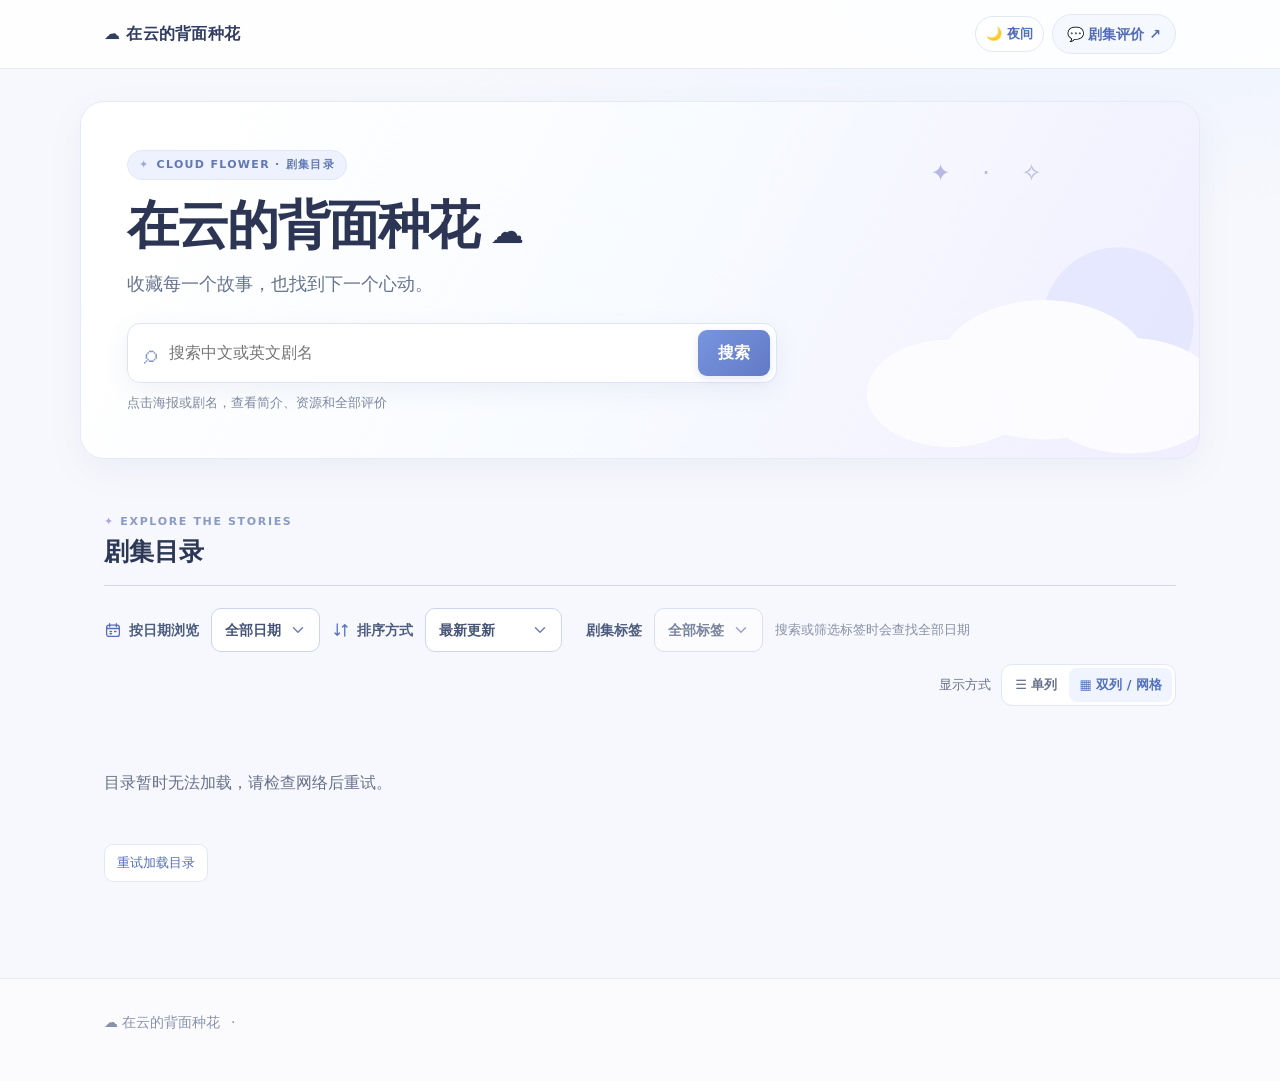
==== site/index.html @ 2466d9e2 "Sync 92 missing dramas: index.html" ====
<!doctype html>
<html lang="zh-CN"><head><meta charset="utf-8"><script src="theme.js"></script><meta name="viewport" content="width=device-width,initial-scale=1"><meta name="description" content="在云的背面种花，剧集资源目录。"><title>在云的背面种花</title><link rel="icon" type="image/svg+xml" href="favicon.svg"><link rel="apple-touch-icon" href="apple-touch-icon.png"><link rel="stylesheet" href="style.css?v=20261123layout"><script>const catalogPreload=document.createElement("link");catalogPreload.rel="preload";catalogPreload.as="fetch";catalogPreload.crossOrigin="anonymous";catalogPreload.href="data.json?v="+Math.floor(Date.now()/30000);document.head.append(catalogPreload);</script><script defer src="likes.js?v=20261121a"></script><script defer src="app.js?v=20261123pwd"></script><style>.date-controls{display:flex;align-items:center;gap:12px;flex-wrap:wrap;margin:0 0 24px}.date-controls label{font-weight:650}.date-controls select{font:inherit;color:var(--text);background:var(--surface);border:1px solid var(--line);border-radius:8px;padding:10px 12px;min-height:44px}.date-controls span{color:var(--muted);font-size:14px}.grid{grid-template-columns:1fr}.card{flex-direction:row}.cover{width:220px;min-width:220px;height:auto}.cover img{height:100%;min-height:240px}@media(max-width:540px){.cover{width:104px;min-width:104px}.cover img{min-height:170px}.cardbody{padding:14px}.card h3{font-size:16px}.links a{padding:8px}.summary{font-size:14px}}.reviews{padding-bottom:64px;scroll-margin-top:24px}.reviews-intro{color:var(--muted);margin:0 0 16px}.review-frame{display:block;width:100%;height:700px;border:1px solid var(--line);border-radius:10px;background:#fff}.review-fallback{font-size:14px;color:var(--muted);margin:12px 0 0}.review-fallback a{color:var(--accent)}@media(max-width:540px){.review-frame{height:680px}}.grid{gap:16px}.card{align-items:flex-start;border-radius:10px;padding:20px;gap:24px}.cover{flex:0 0 190px;width:190px;min-width:0;height:270px;border-radius:6px;background:var(--soft)}.cover img{width:100%;height:100%;min-height:0;object-fit:contain;object-position:center}.cardbody{min-width:0;padding:2px 0;align-self:stretch}.card h3{font-size:20px;line-height:1.45}.summary{font-size:15px;line-height:1.55;display:block;-webkit-line-clamp:unset;overflow:visible;white-space:pre-line;margin-bottom:18px}.links{margin-top:8px}.links a{min-height:44px;padding:10px 13px}@media(max-width:540px){.card{display:flex;flex-direction:column;padding:16px;gap:16px}.cover{width:100%;height:240px;flex:0 0 240px}.cover img{min-height:0}.cardbody{width:100%;padding:0}.card h3{font-size:18px}.summary{font-size:15px}.links a{padding:10px 12px}}
/* Uniform 2:3 poster frames on the catalog, without distorting artwork. */
body #grid .card .cover,body #grid .card .cover.portrait,body #grid[data-view="list"] .card .cover,body #grid[data-view="list"] .card .cover.portrait{position:relative;display:flex;align-items:center;justify-content:center;width:100%;height:auto;aspect-ratio:2 / 3;overflow:hidden;border-radius:10px;background:#eff2fb}
body #grid .card .cover img,body #grid .card .cover.portrait img,body #grid[data-view="list"] .cover.portrait img{position:absolute;inset:0;display:block;width:100%;height:100%;max-width:none;max-height:none;min-height:0;margin:0;object-fit:cover;object-position:center;border-radius:0}
:where(html[data-theme="dark"]) body #grid .card .cover,:where(html[data-theme="dark"]) body #grid .card .cover.portrait{background:#30384e}
@media(max-width:600px){body #grid[data-view="list"] .card .cover,body #grid[data-view="list"] .card .cover.portrait{max-width:190px;margin:0}}
.drama-tag{display:inline-block;border:1px solid var(--line);background:var(--soft);color:var(--accent);border-radius:999px;padding:3px 9px;font-size:13px;line-height:1.45}.card-tags{display:flex;flex-wrap:wrap;gap:5px;margin:0 0 10px}.tag-more{color:var(--muted);font-size:13px;align-self:center}.resource-group{display:inline-flex;align-items:center;flex-wrap:wrap;gap:4px;max-width:100%}.resource-copy{font:inherit;font-size:12px;font-weight:600;color:var(--accent);background:var(--surface);border:1px solid var(--line);border-radius:8px;min-height:36px;padding:7px 9px;cursor:pointer}.resource-copy:hover{background:var(--soft)}.resource-copy:focus-visible{outline:2px solid #2783de;outline-offset:2px}.resource-copy-status{color:var(--muted);font-size:12px;overflow-wrap:anywhere;user-select:text}.resource-copy-status:empty{display:none}</style></head>
<body><header><div class="wrap nav"><a class="brand" href="./">☁️ <span>在云的背面种花</span></a><div class="nav-actions"><button id="theme-toggle" class="theme-toggle" type="button" aria-label="切换日夜模式">🌙 夜间</button><a class="navlink" href="reviews.html">💬 剧集评价 ↗</a></div></div></header><main><section class="hero wrap"><p class="eyebrow">CLOUD FLOWER · 剧集目录</p><h1>在云的背面种花<span>☁️</span></h1><p class="intro">收藏每一个故事，也找到下一个心动。</p><form id="search-form" role="search"><label class="sr-only" for="q">搜索中文或英文剧名</label><div class="search"><span aria-hidden="true">⌕</span><input id="q" type="search" placeholder="搜索中文或英文剧名" autocomplete="off"><button type="submit">搜索</button></div></form><p class="hint">点击海报或剧名，查看简介、资源和全部评价</p></section><section class="wrap listings" aria-label="剧集列表"><div class="sectionhead"><div><p class="eyebrow">EXPLORE THE STORIES</p><h2>剧集目录</h2></div><p id="count" aria-live="polite">正在加载…</p></div><div class="date-controls"><label for="date-filter"><svg class="filter-icon" aria-hidden="true" viewBox="0 0 24 24" fill="none" stroke="currentColor" stroke-width="1.7" stroke-linecap="round" stroke-linejoin="round"><rect x="3.5" y="5.5" width="17" height="15" rx="3"/><path d="M7.5 3.5v4M16.5 3.5v4M3.5 10h17M8 14h2M14 14h2M8 17h2"/></svg>按日期浏览</label><select id="date-filter"><option value="all">全部日期</option></select><span>搜索或筛选标签时会查找全部日期</span></div><div class="view-controls"><span>显示方式</span><div class="view-switch" role="group" aria-label="选择剧集目录显示方式"><button type="button" id="view-list" aria-pressed="false">☰ 单列</button><button type="button" id="view-grid" aria-pressed="false">▦ 双列 / 网格</button></div></div><div id="grid" class="grid"></div><p id="message" role="status" class="message" hidden></p><div class="more"><button id="more" hidden>加载更多</button></div></section></main><footer><div class="wrap">☁️ 在云的背面种花 <span>·</span> <span id="updated"></span></div></footer><button type="button" id="back-to-top" class="back-to-top" aria-label="返回页面顶部" hidden>↑</button><script>const backTop=document.getElementById("back-to-top");function showBackTop(){backTop.hidden=window.scrollY<500}window.addEventListener("scroll",showBackTop,{passive:true});backTop.addEventListener("click",()=>window.scrollTo({top:0,behavior:matchMedia("(prefers-reduced-motion: reduce)").matches?"auto":"smooth"}));showBackTop();</script></body></html>
---- site/style.css ----
:root{color-scheme:light dark;--bg:#faf9f7;--surface:#fff;--text:#2c2c2b;--muted:#686761;--line:#e6e5e3;--accent:#215d8e;--soft:#e5f2fc}*{box-sizing:border-box}body{margin:0;font:16px/1.6 system-ui,-apple-system,'Segoe UI','Noto Sans SC',sans-serif;color:var(--text);background:var(--bg)}a{color:inherit}button,input{font:inherit}.wrap{max-width:1120px;margin:auto;padding-left:24px;padding-right:24px}header{border-bottom:1px solid var(--line);background:var(--surface)}.nav{min-height:72px;display:flex;align-items:center;justify-content:space-between;gap:16px}.brand{font-weight:700;text-decoration:none}.navlink{font-size:14px;text-decoration:none;color:var(--accent);padding:10px 0}.hero{padding-top:64px;padding-bottom:56px}.eyebrow{font-size:13px;font-weight:700;letter-spacing:.14em;color:var(--accent);margin:0 0 10px}h1{font-size:clamp(32px,5vw,52px);letter-spacing:-.035em;line-height:1.15;margin:0}h1 span{font-size:.65em;margin-left:12px}.intro{color:var(--muted);font-size:18px;margin:16px 0 28px}.search{max-width:720px;background:var(--surface);border:1px solid #c8d5dc;border-radius:10px;padding:6px 6px 6px 16px;display:flex;align-items:center;gap:10px}.search>span{font-size:28px;line-height:1;color:var(--muted)}input{min-width:0;flex:1;border:0;background:transparent;color:var(--text);outline:none}button{cursor:pointer}.search button,#more{border:0;border-radius:7px;background:var(--accent);color:white;font-weight:650;padding:10px 20px;min-height:44px}.hint{color:var(--muted);font-size:14px;margin:10px 0 0}.listings{padding-bottom:64px}.sectionhead{display:flex;align-items:end;justify-content:space-between;gap:16px;border-bottom:1px solid var(--line);padding-bottom:18px;margin-bottom:24px}.sectionhead h2{font-size:25px;margin:0;line-height:1.25}.sectionhead .eyebrow{margin-bottom:6px}.sectionhead>p{font-size:14px;color:var(--muted);margin:0}.grid{display:grid;grid-template-columns:repeat(3,minmax(0,1fr));gap:20px}.card{background:var(--surface);border:1px solid var(--line);border-radius:10px;overflow:hidden;display:flex;flex-direction:column}.cover{height:230px;background:var(--soft);overflow:hidden}.cover img{width:100%;height:100%;object-fit:cover;object-position:center 30%;display:block}.cardbody{padding:20px;display:flex;flex-direction:column;flex:1}.date{color:var(--muted);font-size:14px;margin:0 0 8px}.card h3{font-size:18px;line-height:1.4;margin:0 0 12px;overflow-wrap:anywhere}.rating{font-size:14px;color:var(--muted);margin:0 0 12px}.summary{color:var(--muted);font-size:15px;line-height:1.65;white-space:pre-line;display:-webkit-box;-webkit-line-clamp:4;-webkit-box-orient:vertical;overflow:hidden;margin:0 0 16px}.card details{margin-top:auto}.card summary{cursor:pointer;color:var(--accent);font-size:14px}.card details p{white-space:pre-line;font-size:15px}.links{display:flex;gap:8px;flex-wrap:wrap;margin-top:16px}.links a{font-size:14px;text-decoration:none;color:var(--accent);background:var(--soft);padding:8px 11px;border-radius:6px;min-height:40px}.more{text-align:center;margin-top:32px}.message{padding:32px 0;color:var(--muted)}footer{border-top:1px solid var(--line);padding:32px 0 48px;color:var(--muted);font-size:14px}footer p{margin:8px 0}footer span{margin-left:6px}.sr-only{position:absolute;width:1px;height:1px;overflow:hidden;clip:rect(0,0,0,0)}:focus-visible{outline:3px solid #2783de;outline-offset:3px}@media(max-width:800px){.grid{grid-template-columns:repeat(2,minmax(0,1fr))}}@media(max-width:540px){.wrap{padding-left:18px;padding-right:18px}.hero{padding-top:44px;padding-bottom:40px}.grid{grid-template-columns:1fr}.cover{height:250px}.navlink{font-size:14px}.sectionhead{align-items:start}.sectionhead>p{text-align:right}}html[data-theme="dark"]{--bg:#191919;--surface:#202020;--text:#fff;--muted:#bcbab6;--line:#494949;--accent:#8dc3fc;--soft:#263a4a}:where(html[data-theme="dark"]) .search button,:where(html[data-theme="dark"]) #more{background:#286ea9;color:white}:where(html[data-theme="dark"]) .search{border-color:#62717b}

/* Cloudflower: quieter typography, a little color, and review details */
header{background:linear-gradient(110deg,var(--surface) 56%,var(--soft));}
.hero .eyebrow{letter-spacing:.16em}.hero h1{color:var(--text)}
.hero .search{box-shadow:0 4px 18px rgba(30,79,110,.06);border-color:#bfd2df}
.listings .sectionhead{border-color:#cbdce8}
main .card{border-color:#dce6ec;box-shadow:0 2px 12px rgba(27,73,101,.045)}
main .card:hover{border-color:#b8d1e1}
main .card .date{color:#597484;font-weight:600;letter-spacing:.02em}
main .card .rating-live{display:inline-flex;align-self:flex-start;background:#f5f0df;color:#765817;border-radius:6px;padding:4px 9px;font-weight:650;font-size:14px;margin-bottom:14px}
main .card .links a{font-weight:600;transition:background .15s ease}
main .card .links a:hover{background:#cfe6f8}
.card-reviews{border-top:1px solid var(--line);margin-top:20px;padding-top:15px}
.review-head{display:flex;align-items:center;justify-content:space-between;gap:12px;margin-bottom:8px;font-size:14px}
.review-head strong{font-size:15px}.review-link{color:var(--accent);text-decoration:none;white-space:nowrap;min-height:44px;display:inline-flex;align-items:center}.review-link:hover{text-decoration:underline}
.review-snippet{background:#f6f9fb;border:1px solid #e6eff4;border-radius:8px;padding:11px 13px;margin-top:8px}
.review-meta{display:flex;align-items:center;gap:7px 11px;flex-wrap:wrap;color:#687781;font-size:13px}.review-author{font-weight:600}.review-stars{color:#95650f;letter-spacing:.03em}.review-time{margin-left:auto}.review-text{font-size:14px;line-height:1.55;margin:5px 0 0;white-space:pre-wrap;overflow-wrap:anywhere;color:var(--text)}
.review-empty{font-size:14px;color:var(--muted);margin:4px 0 0}
@media(max-width:540px){.review-time{margin-left:0}.review-snippet{padding:10px 12px}.review-head{align-items:center}}
:where(html[data-theme="dark"]) main .card{border-color:#43525b;box-shadow:none}:where(html[data-theme="dark"]) main .card:hover{border-color:#68869b}:where(html[data-theme="dark"]) main .card .date{color:#a5c1d1}:where(html[data-theme="dark"]) main .card .rating-live{background:#493f25;color:#f1d78a}:where(html[data-theme="dark"]) main .card .links a:hover{background:#36566b}:where(html[data-theme="dark"]) .review-snippet{background:#263038;border-color:#354852}:where(html[data-theme="dark"]) .review-meta{color:#bfccd4}:where(html[data-theme="dark"]) .review-stars{color:#f0c670}
@media(prefers-reduced-motion:reduce){main .card .links a{transition:none}}

/* Cloudflower · a quiet, sky-inspired illustrated theme */
:root{--bg:#f7f8fd;--surface:#fff;--text:#252c42;--muted:#68718a;--line:#e2e8f2;--accent:#526fbe;--soft:#eff4ff}
body{background:radial-gradient(ellipse 75% 300px at 85% 0%,#edf3ff 0%,transparent 75%),var(--bg);color:var(--text)}
body header{background:rgba(255,255,255,.9);border-bottom:1px solid #e7eaf5}
body .nav{min-height:68px}
body .brand{letter-spacing:.02em;color:#303c60}
body .navlink{font-weight:650;color:#536db2;border:1px solid #e1e8f8;background:#f6f8ff;padding:8px 14px;border-radius:999px}
body .navlink:hover{background:#edf2ff}
body .hero{position:relative;isolation:isolate;overflow:hidden;margin-top:32px;margin-bottom:54px;padding:48px 46px 44px;border:1px solid #e5e9f8;border-radius:24px;background:linear-gradient(118deg,#fff 8%,#f8fbff 50%,#f0eeff 100%);box-shadow:0 12px 35px rgba(93,112,168,.07)}
body .hero::before{content:'';position:absolute;z-index:-1;right:-36px;bottom:-34px;width:390px;height:260px;opacity:.75;background:radial-gradient(ellipse 84px 54px at 27% 62%,#fff 99%,transparent 100%),radial-gradient(ellipse 106px 70px at 51% 53%,#fff 99%,transparent 100%),radial-gradient(ellipse 92px 58px at 73% 63%,#fff 99%,transparent 100%),radial-gradient(circle 76px at 70% 35%,#e1e5ff 99%,transparent 100%)}
body .hero::after{content:'✦   ·   ✧';position:absolute;z-index:-1;right:13%;top:52px;color:#b9b7e4;font-size:24px;letter-spacing:12px}
body .hero .eyebrow,body .review-page>.eyebrow{display:inline-flex;align-items:center;gap:7px;background:#eef2ff;border:1px solid #e0e7fb;border-radius:999px;padding:5px 11px;color:#6178b4;font-size:11px;letter-spacing:.12em;margin-bottom:16px}
body .hero .eyebrow::before,body .review-page>.eyebrow::before{content:'✦';font-size:11px;color:#9aa9db}
body .hero h1{color:#2c3654;letter-spacing:-.035em}
body .intro{color:#68758f;margin:15px 0 24px}
body .hero .search{max-width:650px;border-color:#dde5f5;border-radius:13px;box-shadow:0 8px 25px rgba(98,117,170,.09)}
body .search>span{color:#899bc9;font-size:26px}
body .search button,body #more,body .submit{background:linear-gradient(135deg,#7795df,#637ac6);color:#fff;border:0;border-radius:9px;box-shadow:0 3px 8px rgba(96,120,191,.17)}
body .search button:hover,body #more:hover,body .submit:hover{background:linear-gradient(135deg,#6789d6,#566dbd)}
body .hint{color:#7d89a1;font-size:13px}
body .sectionhead{border-bottom:1px solid #e3e8f3;margin-bottom:22px}
body .sectionhead h2,body .review-page h1{color:#2d3856}
body .sectionhead .eyebrow{color:#8a9bc3;font-size:11px;letter-spacing:.15em}
body .sectionhead .eyebrow::before{content:'✦ ';color:#b5a5dc}
body .sectionhead>p{color:#8b95ad}
body .date-controls{gap:10px 12px;margin-bottom:22px}
body .date-controls label{font-size:14px;color:#4d5d7d}
body .date-controls select{border-color:#e0e6f2;border-radius:10px;background:#fff;color:#455476;min-height:42px}
body .date-controls span{font-size:13px;color:#8790a5}
body .grid{gap:18px}
body main .card{border:1px solid #e5eaf4;border-radius:18px;padding:20px;gap:24px;background:#fff;box-shadow:0 5px 20px rgba(75,94,145,.055);transition:border-color .2s,box-shadow .2s}
body main .card:hover{border-color:#cbd8f2;box-shadow:0 10px 26px rgba(75,94,145,.09)}
body .card .cover{height:270px;flex:0 0 190px;width:190px;border-radius:11px;background:#f0f3fc}
body .card .cover img{object-fit:contain}
body .card h3{font-size:19px;color:#2d3854;line-height:1.45;margin-bottom:9px}
body main .card .date{color:#92a0bc;font-size:12px;letter-spacing:.04em}
body main .card .rating-live{background:#fff7e7;color:#8b681e;border:1px solid #f7e9c9;border-radius:999px;padding:3px 10px;margin-bottom:12px;font-size:13px}
body .summary{font-size:15px;line-height:1.6;color:#69738b;margin-bottom:15px}
body main .card .links a{background:#f0f4ff;color:#526db0;border:1px solid #e6edfc;border-radius:9px;min-height:40px;padding:8px 12px}
body main .card .links a:hover{background:#e6edff}
body .card-reviews{margin-top:17px;padding-top:14px;border-color:#edf0f7}
body .review-head strong{font-size:14px;color:#586787}
body .review-link{font-size:13px;color:#687fc2}
body .review-snippet{background:#f8f9fe;border-color:#f0f1f8;border-radius:10px}
body .review-author,body .review-meta{color:#7c88a0}
body .review-text{color:#58647c}
body .review-page{padding-top:42px}
body .review-page .back{display:table;color:#6c82bc}
body .review-page .lead{color:#758098}
body .review-page .panel,body .review-page .review-card{background:#fff;border:1px solid #e5eaf4;border-radius:17px;box-shadow:0 5px 20px rgba(75,94,145,.055)}
body .review-page .panel h2,body .review-page .section-title h2{color:#34415e}
body .review-page .panel h2::after,body .review-page .section-title h2::after{content:' ✧';color:#b4a8db;font-weight:400}
body .review-page .control{background:#f9faff;border-color:#e1e7f2;border-radius:10px}
body .review-page .combo-menu{border-color:#e2e8f4;box-shadow:0 12px 28px rgba(65,82,132,.14)}
body .review-page .combo-option:hover,body .review-page .combo-option.active{background:#eff3ff}
body footer{border-color:#e5eaf3;background:rgba(255,255,255,.5);color:#8792aa}
@media(max-width:540px){
  body .nav{min-height:64px}body .navlink{padding:7px 11px}
  body .hero{margin:20px 18px 36px;padding:32px 22px 30px;border-radius:19px}
  body .hero::before{right:-125px;bottom:-60px;opacity:.58;transform:scale(.75)}
  body .hero::after{right:12px;top:20px;font-size:17px;letter-spacing:5px}
  body .hero h1{font-size:31px}body .intro{font-size:16px}
  body .sectionhead{margin-bottom:18px}body .grid{gap:14px}
  body .date-controls{display:grid;grid-template-columns:max-content minmax(0,1fr);gap:8px 12px}body .date-controls select{width:100%}body .date-controls span{grid-column:1 / -1}
  body main .card{padding:15px;gap:15px;border-radius:15px}
  body .card .cover{width:100%;height:240px;flex:0 0 240px}
  body .card h3{font-size:17px}body .summary{font-size:14px;line-height:1.55}
  body .review-page{padding-top:24px}body .review-page .panel,body .review-page .review-card{border-radius:15px}
}
html[data-theme="dark"]{--bg:#191d2b;--surface:#252b3b;--text:#edf1fa;--muted:#b0b8ca;--line:#3b4356;--accent:#b2c4ff;--soft:#333c54}:where(html[data-theme="dark"]) body{background:radial-gradient(ellipse 75% 300px at 85% 0%,#2b3350 0%,transparent 75%),var(--bg)}:where(html[data-theme="dark"]) body header{background:#242a3b;border-color:#394056}:where(html[data-theme="dark"]) body .brand,:where(html[data-theme="dark"]) body .sectionhead h2,:where(html[data-theme="dark"]) body .review-page h1,:where(html[data-theme="dark"]) body .review-page .panel h2,:where(html[data-theme="dark"]) body .review-page .section-title h2,:where(html[data-theme="dark"]) body .card h3{color:#edf1fa}:where(html[data-theme="dark"]) body .navlink{background:#303951;border-color:#414e6b;color:#c5d3ff}:where(html[data-theme="dark"]) body .navlink:hover{background:#394765}:where(html[data-theme="dark"]) body .hero{background:linear-gradient(118deg,#292f43,#30334c);border-color:#424a65;box-shadow:none}:where(html[data-theme="dark"]) body .hero::before{opacity:.1}:where(html[data-theme="dark"]) body .hero h1{color:#f2f4ff}:where(html[data-theme="dark"]) body .hero .eyebrow,:where(html[data-theme="dark"]) body .review-page>.eyebrow{background:#38415a;border-color:#4a5674;color:#c4d0f6}:where(html[data-theme="dark"]) body .hero .search,:where(html[data-theme="dark"]) body .date-controls select{background:#252b3b;border-color:#4c5770;color:#edf1fa}:where(html[data-theme="dark"]) body .intro,:where(html[data-theme="dark"]) body .hint,:where(html[data-theme="dark"]) body .summary,:where(html[data-theme="dark"]) body .review-page .lead{color:#b5bfd2}:where(html[data-theme="dark"]) body .sectionhead,:where(html[data-theme="dark"]) body footer{border-color:#414a5e}:where(html[data-theme="dark"]) body .date-controls label{color:#d0daed}:where(html[data-theme="dark"]) body main .card,:where(html[data-theme="dark"]) body .review-page .panel,:where(html[data-theme="dark"]) body .review-page .review-card{background:#252b3b;border-color:#3b455b;box-shadow:none}:where(html[data-theme="dark"]) body main .card:hover{border-color:#657493}:where(html[data-theme="dark"]) body .card .cover{background:#30384e}:where(html[data-theme="dark"]) body main .card .rating-live{background:#4b402a;color:#f0d28e;border-color:#665737}:where(html[data-theme="dark"]) body main .card .links a{background:#34415d;border-color:#425171;color:#c3d3ff}:where(html[data-theme="dark"]) body main .card .links a:hover{background:#40516f}:where(html[data-theme="dark"]) body .review-snippet{background:#30384a;border-color:#3d475c}:where(html[data-theme="dark"]) body .review-text,:where(html[data-theme="dark"]) body .review-head strong{color:#d3dbea}:where(html[data-theme="dark"]) body .review-page .control{background:#202637;border-color:#46516a}:where(html[data-theme="dark"]) body footer{background:#202535}

@media(prefers-reduced-motion:reduce){body main .card,body main .card .links a{transition:none}}

/* 点击剧名查看本剧评价 */
.drama-title-link{color:inherit;text-decoration:none}.drama-title-link:hover{text-decoration:underline;text-decoration-color:#a4b5df;text-underline-offset:4px}


/* Cloudflower poster library */
body #grid.grid{display:grid;grid-template-columns:repeat(4,minmax(0,1fr));align-items:start;gap:20px}
body #grid .card{display:flex;flex-direction:column;gap:0;padding:10px;border-radius:17px;min-width:0}
body #grid .poster-link{display:block;width:100%;border-radius:10px;text-decoration:none}
body #grid .card .cover{display:flex;align-items:center;justify-content:center;flex:none;width:100%;height:auto;min-width:0;aspect-ratio:2/3;border-radius:10px;overflow:hidden;background:#eff2fb}
body #grid .cover img{width:100%;height:100%;min-height:0;object-fit:contain;object-position:center}
body #grid .poster-empty{color:#94a3c4;font-size:13px}
body #grid .cardbody{padding:13px 4px 4px;width:100%;min-width:0}
body #grid .card .date{margin:0 0 5px;font-size:11px}
body #grid .card h3{font-size:15px;line-height:1.45;margin:0 0 8px;overflow-wrap:anywhere}
body #grid .card .rating-live{font-size:12px;margin:0 0 3px;padding:2px 8px}
body #grid .card-reviews{margin-top:11px;padding-top:9px}
body #grid .review-head{align-items:center;margin-bottom:4px;gap:5px}
body #grid .review-head strong{font-size:12px}
body #grid .review-link{font-size:11px;min-height:32px}
body #grid .review-snippet{padding:8px;margin-top:6px}
body #grid .review-meta{gap:3px 7px;font-size:11px}
body #grid .review-time{margin-left:0}
body #grid .review-text{font-size:12px;line-height:1.45;display:-webkit-box;-webkit-box-orient:vertical;-webkit-line-clamp:2;overflow:hidden;white-space:pre-wrap;overflow-wrap:anywhere}
body #grid .review-empty{font-size:12px;line-height:1.5;margin:10px 0 0}
.back-to-top{position:fixed;right:22px;bottom:22px;z-index:10;width:44px;height:44px;border:1px solid #dce5f6;border-radius:50%;background:#fff;color:#637ec4;font-size:23px;line-height:1;box-shadow:0 5px 18px rgba(75,94,145,.15)}
.back-to-top[hidden]{display:none}.back-to-top:hover{background:#eff3ff}
@media(max-width:900px){body #grid.grid{grid-template-columns:repeat(3,minmax(0,1fr));gap:15px}}
@media(max-width:600px){body #grid.grid{grid-template-columns:repeat(2,minmax(0,1fr));gap:12px}body #grid .card{padding:8px;border-radius:14px}body #grid .cardbody{padding:10px 3px 3px}body #grid .card h3{font-size:14px;line-height:1.42}body #grid .review-head{align-items:flex-start;flex-direction:column;gap:0}body #grid .review-link{min-height:28px}body #grid .card .rating-live{font-size:11px}.back-to-top{right:14px;bottom:16px}}
:where(html[data-theme="dark"]) body #grid .card .cover{background:#30384e}:where(html[data-theme="dark"]) .back-to-top{background:#293247;color:#c4d3ff;border-color:#465470}:where(html[data-theme="dark"]) .back-to-top:hover{background:#36425c}

/* Loading and accessibility refinements */
.inline-retry{min-height:38px;padding:7px 12px;border:1px solid var(--line);border-radius:9px;background:var(--surface);color:var(--accent);font:inherit;font-size:13px;cursor:pointer}
.inline-retry[hidden]{display:none}.inline-retry:disabled{opacity:.55;cursor:wait}.inline-retry:hover:not(:disabled){background:var(--soft)}
.poster-link:focus-visible,.drama-title-link:focus-visible,.inline-retry:focus-visible,.back-to-top:focus-visible{outline:3px solid #7896e4;outline-offset:3px}
@media(max-width:600px){body .date-controls .inline-retry{grid-column:1 / -1;justify-self:start}body #grid .card h3{word-break:normal;overflow-wrap:anywhere}body #grid .review-meta{line-height:1.5}}

/* Likes */
.like-button{display:inline-flex;align-items:center;gap:5px;min-height:36px;margin:6px 0 9px;padding:5px 10px;border:1px solid #e0e6f7;border-radius:10px;background:#f6f7ff;color:#6277b3;font:inherit;font-weight:600;font-size:13px;line-height:1.2;cursor:pointer}
.like-button:hover:not(:disabled){background:#edf1ff;border-color:#bdcbea}.like-button:focus-visible{outline:3px solid #7896e4;outline-offset:2px}.like-button[aria-pressed=true]{color:#be6f91;background:#fff4f8;border-color:#f3dce8}.like-button:disabled{cursor:default;opacity:.85}
.review-snippet .like-button{min-height:30px;padding:4px 8px;margin:5px 0 0;font-size:11px}.review-card .like-button{margin:10px 0 0}
:where(html[data-theme="dark"]) .like-button{background:#303951;border-color:#465470;color:#c3d3ff}:where(html[data-theme="dark"]) .like-button[aria-pressed=true]{background:#54384a;border-color:#745263;color:#f2b7cf}

.like-privacy{max-width:1070px;margin:0 auto;padding:0 18px 16px;color:var(--muted);font-size:12px;line-height:1.6}

/* Compact controls and explicit theme selection */
:root{color-scheme:light}html[data-theme="dark"]{color-scheme:dark}
.nav-actions{display:flex;align-items:center;gap:8px;flex-shrink:0}.theme-toggle{border:1px solid var(--line);border-radius:999px;background:var(--surface);color:var(--accent);font-size:13px;font-weight:600;padding:7px 10px;min-height:36px;white-space:nowrap}.theme-toggle:hover{background:var(--soft)}
.like-button{align-self:flex-start;min-height:30px;padding:4px 7px;gap:3px;margin:3px 0 6px;border-radius:8px;font-size:12px;position:relative}.like-button::after{content:"";position:absolute;inset:-5px}.review-snippet .like-button{min-height:27px;padding:3px 6px;margin:4px 0 0;font-size:11px}.review-card .like-button{margin:8px 0 0}
@media(max-width:400px){body .nav{gap:5px}.nav-actions{gap:5px}.theme-toggle{font-size:12px;padding:6px 8px;min-height:34px}body .navlink{font-size:12px;padding:7px 8px}body .brand{font-size:14px}}
@media(max-width:360px){body .brand{font-size:12px;white-space:nowrap}.nav-actions{gap:3px}.theme-toggle{padding:6px}.hero .search input{font-size:13px}.hero .search button{padding-left:12px;padding-right:12px}}

/* Equal-height cards and a restrained bilingual hierarchy. */
body #grid.grid{align-items:stretch}
body #grid .card{height:100%}
body #grid .card h3{margin:0 0 8px}
body #grid .drama-title-link{display:block;text-decoration:none}
body #grid .title-main,body #grid .title-en{display:-webkit-box;-webkit-box-orient:vertical;-webkit-line-clamp:2;overflow:hidden;overflow-wrap:anywhere}
body #grid .title-main{font-size:18px;line-height:1.4;height:2.8em;font-weight:750;color:var(--text)}
body #grid .title-en{font-family:system-ui,-apple-system,'Segoe UI',sans-serif;font-style:italic;font-weight:400;font-size:12px;line-height:1.35;height:2.7em;margin-top:3px;color:#7483a5}
body #grid .card-summary{font-size:13px;line-height:1.5;height:3em;margin:0 0 8px;color:var(--muted);display:-webkit-box;-webkit-box-orient:vertical;-webkit-line-clamp:2;overflow:hidden;overflow-wrap:anywhere}
body #grid .card-stats{display:flex;align-items:center;flex-wrap:wrap;gap:4px 7px;min-height:34px}
body #grid .card-stats .like-button,body #grid .card-stats .rating-live{margin:0}
.catalog-status{display:block;color:var(--muted);font-size:14px;margin:8px 0}
@media(max-width:600px){body #grid .title-main{font-size:17px}body #grid .title-en{font-size:11px}body #grid .card-summary{font-size:12px}}
:where(html[data-theme="dark"]) body #grid .title-en{color:#afbddb}

/* Selectable catalog layouts; portrait art is rounded without cropping. */
.view-controls{display:flex;align-items:center;justify-content:flex-end;gap:10px;margin:-10px 0 16px;color:var(--muted);font-size:13px}
.view-switch{display:inline-flex;padding:3px;border:1px solid var(--line);border-radius:11px;background:var(--surface);gap:2px}
.view-switch button{border:0;border-radius:8px;background:transparent;color:var(--muted);font:600 13px system-ui,sans-serif;padding:6px 10px;min-height:34px;cursor:pointer}
.view-switch button[aria-pressed="true"]{background:var(--soft);color:var(--accent)}
.view-switch button:focus-visible{outline:3px solid #7896e4;outline-offset:2px}
body #grid .card .cover.portrait{display:block;background:transparent;height:auto;aspect-ratio:auto;overflow:visible}
body #grid .cover.portrait img{display:block;width:100%;height:auto;max-width:100%;max-height:none;min-height:0;border-radius:11px}
body #grid .card-links{display:none}
body #grid.grid[data-view="list"]{grid-template-columns:minmax(0,1fr);gap:16px}
body #grid[data-view="list"] .card{flex-direction:row;gap:22px;padding:18px;align-items:flex-start}
body #grid[data-view="list"] .poster-link{flex:0 0 200px;width:200px}
body #grid[data-view="list"] .card .cover{width:100%;height:300px;aspect-ratio:auto}
body #grid[data-view="list"] .card .cover.portrait{height:auto;aspect-ratio:auto}
body #grid[data-view="list"] .cardbody{padding:0;flex:1}
body #grid[data-view="list"] .title-main,body #grid[data-view="list"] .title-en{height:auto;display:block;overflow:visible}
body #grid[data-view="list"] .title-main{font-size:20px}
body #grid[data-view="list"] .title-en{font-size:13px;margin-top:5px}
body #grid[data-view="list"] .card-summary{font-size:14px;height:auto;-webkit-line-clamp:3;line-height:1.55;margin:9px 0}
body #grid[data-view="list"] .card-links{display:flex;flex-wrap:wrap;gap:7px;margin:10px 0 0}
body #grid[data-view="list"] .card-links a{color:var(--accent);background:var(--soft);padding:7px 10px;border-radius:8px;font-size:13px;font-weight:600;text-decoration:none;min-height:36px}
body #grid[data-view="list"] .review-head{flex-direction:row;align-items:center}
@media(max-width:600px){
 .view-controls{justify-content:space-between;margin:0 0 16px}
 body #grid[data-view="list"] .card{flex-direction:column;gap:0;padding:15px}
 body #grid[data-view="list"] .poster-link{width:100%;flex:none}
 body #grid[data-view="list"] .card .cover{height:320px;max-width:280px;margin:auto}
 body #grid[data-view="list"] .card .cover.portrait{height:auto;max-width:none}
 body #grid[data-view="list"] .cardbody{padding:14px 2px 2px}
 body #grid[data-view="list"] .title-main{font-size:19px}
 body #grid[data-view="list"] .card-summary{font-size:14px}
}
:where(html[data-theme="dark"]) body #grid .card .cover.portrait{background:transparent}

/* Keep the English subtitle directly beneath the Chinese title. */
body #grid .title-main,body #grid .title-en{height:auto}
body #grid .title-en{margin-top:2px}
body #grid .card h3{min-height:86px}
body #grid[data-view="list"] .card h3{min-height:0}
body #grid[data-view="list"] .title-en{margin-top:2px}
@media(max-width:600px){body #grid .card h3{min-height:81px}body #grid[data-view="list"] .card h3{min-height:0}}

/* Refined catalog filters and smaller mobile posters. */
body .date-controls label{display:inline-flex;align-items:center;gap:7px;white-space:nowrap}
body .date-controls .filter-icon{width:18px;height:18px;flex:none;color:var(--accent)}
body .date-controls select{appearance:none;-webkit-appearance:none;min-height:44px;padding:9px 38px 9px 13px;font-size:14px;font-weight:600;line-height:1.4;border:1px solid #cbd6ec;border-radius:10px;background-color:var(--surface);background-image:url("data:image/svg+xml,%3Csvg xmlns='http://www.w3.org/2000/svg' width='18' height='18' viewBox='0 0 24 24' fill='none' stroke='%237082b7' stroke-width='2' stroke-linecap='round' stroke-linejoin='round'%3E%3Cpath d='m6 9 6 6 6-6'/%3E%3C/svg%3E");background-repeat:no-repeat;background-position:right 12px center;cursor:pointer}
body .date-controls select:hover{border-color:#9daed5}
body .date-controls select:focus-visible{outline:3px solid #7896e4;outline-offset:2px}
@media(max-width:600px){
 body #grid[data-view="list"] .card{width:min(300px,100%);height:auto;justify-self:center}
 body #grid[data-view="list"] .poster-link{width:min(190px,100%);align-self:center}
 body #grid[data-view="list"] .card .cover{width:100%;height:260px;max-width:190px}
 body #grid[data-view="list"] .card .cover.portrait{width:100%;height:auto;max-width:190px}
 body #grid[data-view="list"] .cover.portrait img{width:auto;max-width:100%;max-height:285px;margin:auto;object-fit:contain}
}

/* Full-width, compact mobile list cards. */
@media(max-width:600px){
 body #grid[data-view="list"] .card{display:grid;grid-template-columns:minmax(0,54%) minmax(0,1fr);column-gap:12px;row-gap:7px;width:100%;height:auto;align-content:start;align-items:start;justify-self:stretch}
 body #grid[data-view="list"] .poster-link{grid-column:1;grid-row:1 / 6;width:100%;align-self:start}
 body #grid[data-view="list"] .card .cover,body #grid[data-view="list"] .card .cover.portrait{width:100%;max-width:190px;margin:0}
 body #grid[data-view="list"] .cover.portrait img{width:auto;max-width:100%;max-height:285px;margin:0 auto}
 body #grid[data-view="list"] .cardbody{display:contents}
 body #grid[data-view="list"] .cardbody > .date{grid-column:2;grid-row:1;margin:0}
 body #grid[data-view="list"] .cardbody > h3{grid-column:2;grid-row:2;min-width:0;margin:0}
 body #grid[data-view="list"] .cardbody > .card-summary{grid-column:2;grid-row:3;min-width:0;margin:0}
 body #grid[data-view="list"] .cardbody > .card-stats{grid-column:2;grid-row:4;min-width:0;min-height:0}
 body #grid[data-view="list"] .cardbody > .card-links{grid-column:2;grid-row:5;margin:0}
 body #grid[data-view="list"] .cardbody > .card-reviews,body #grid[data-view="list"] .cardbody > .review-empty{grid-column:1 / -1;grid-row:6;margin-top:4px}
 body #grid[data-view="list"] .card-reviews{padding-top:10px}
 body #grid[data-view="list"] .title-main{font-size:17px}
 body #grid[data-view="list"] .card-summary{font-size:13px;line-height:1.5}
}
/* Consistent uncropped poster frames across catalogue views. */
body #grid .card .cover,body #grid .card .cover.portrait,body #grid[data-view="list"] .card .cover,body #grid[data-view="list"] .card .cover.portrait{display:flex;align-items:center;justify-content:center;width:100%;height:auto;aspect-ratio:2/3;overflow:hidden;background:var(--soft)}
body #grid .cover img,body #grid .cover.portrait img,body #grid[data-view="list"] .cover.portrait img{display:block;width:100%;height:100%;max-width:100%;max-height:100%;margin:0;object-fit:contain;object-position:center;border-radius:0}
/* Align each row of cards by content, without hiding long tag lists. */
@supports (grid-template-rows:subgrid){
 body #grid.grid[data-view="grid"]{row-gap:0}
 body #grid[data-view="grid"] .card{display:grid;grid-template-columns:minmax(0,1fr);grid-template-rows:subgrid;grid-row:span 7;row-gap:0;height:auto;margin-bottom:20px}
 body #grid[data-view="grid"] .cardbody{display:contents}
 body #grid[data-view="grid"] .poster-link{grid-row:1;align-self:start}
 body #grid[data-view="grid"] .cardbody>.date{grid-row:2;margin:13px 4px 5px}
 body #grid[data-view="grid"] .cardbody>h3{grid-row:3;min-height:0;margin:0 4px 10px;align-self:start}
 body #grid[data-view="grid"] .cardbody>.card-tags{grid-row:4;align-self:start;margin:0 4px 10px}
 body #grid[data-view="grid"] .cardbody>.card-summary{grid-row:5;margin:0 4px 8px}
 body #grid[data-view="grid"] .cardbody>.card-stats{grid-row:6;margin:0 4px}
 body #grid[data-view="grid"] .cardbody>.card-reviews,body #grid[data-view="grid"] .cardbody>.review-empty{grid-row:7;margin-left:4px;margin-right:4px;align-self:start}
 @media(max-width:900px){body #grid[data-view="grid"] .card{margin-bottom:15px}}
 @media(max-width:600px){body #grid[data-view="grid"] .card{margin-bottom:12px}body #grid[data-view="grid"] .cardbody>.date{margin-top:10px}}
}
/* Keep tags between title and summary in compact mobile list cards. */
@media(max-width:600px){
 body #grid[data-view="list"] .poster-link{grid-row:1 / 7}
 body #grid[data-view="list"] .cardbody>.card-tags{grid-column:2;grid-row:3;margin:0;min-width:0}
 body #grid[data-view="list"] .cardbody>.card-summary{grid-row:4}
 body #grid[data-view="list"] .cardbody>.card-stats{grid-row:5}
 body #grid[data-view="list"] .cardbody>.card-links{grid-row:6}
 body #grid[data-view="list"] .cardbody>.card-reviews,body #grid[data-view="list"] .cardbody>.review-empty{grid-row:7}
}
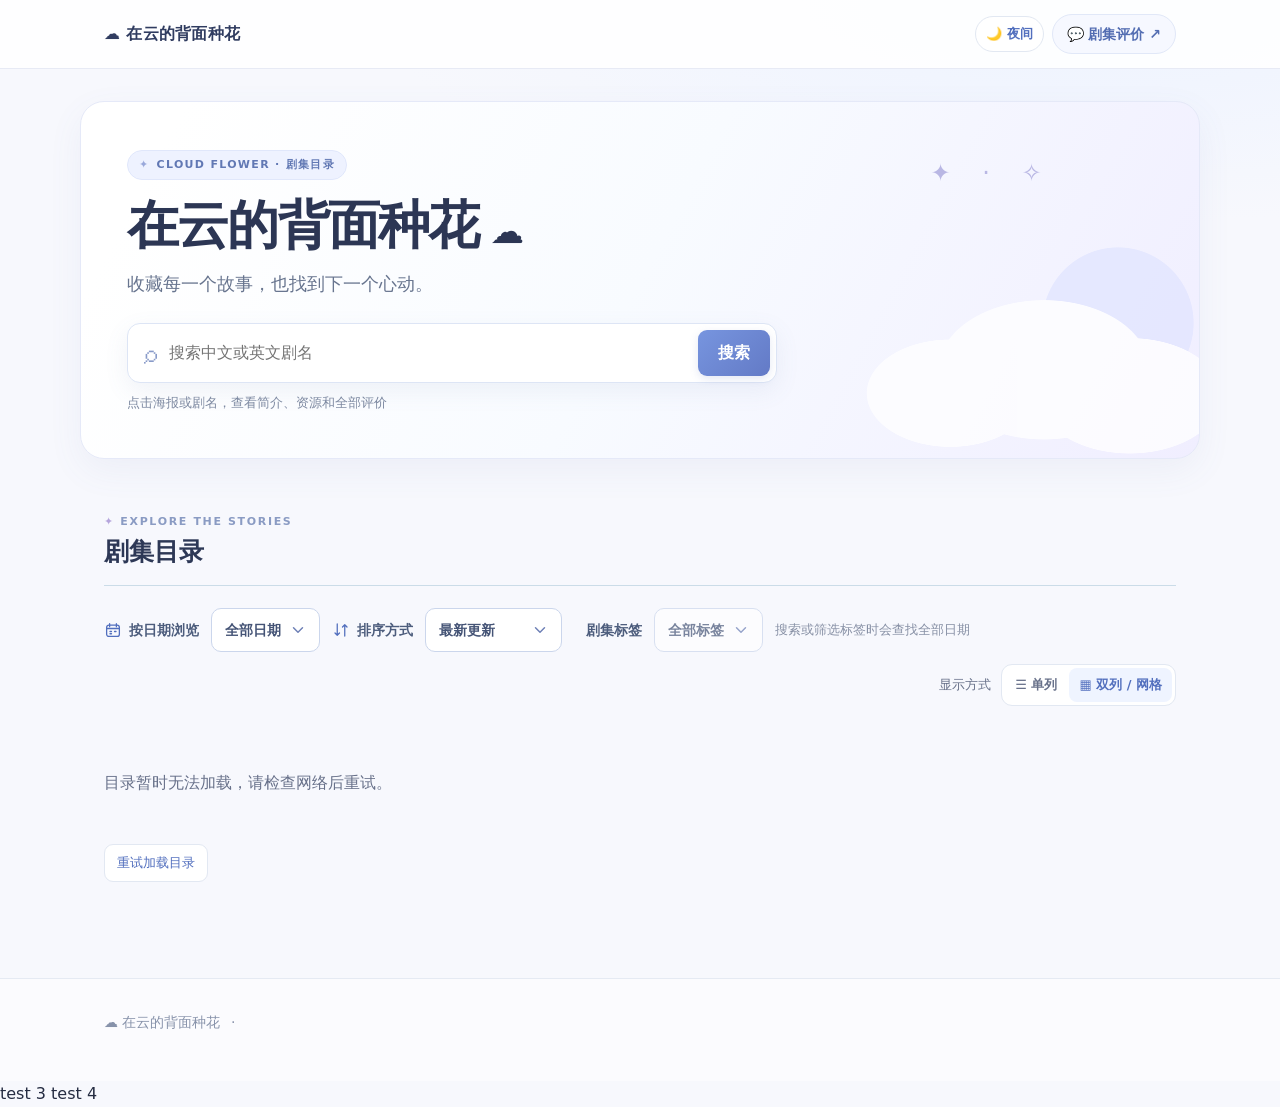
==== commit e4de4265: "Sync 92 missing dramas: index.html" ====
--- a/site/index.html
+++ b/site/index.html
@@ -8,3 +8,5 @@
 .drama-tag{display:inline-block;border:1px solid var(--line);background:var(--soft);color:var(--accent);border-radius:999px;padding:3px 9px;font-size:13px;line-height:1.45}.card-tags{display:flex;flex-wrap:wrap;gap:5px;margin:0 0 10px}.tag-more{color:var(--muted);font-size:13px;align-self:center}.resource-group{display:inline-flex;align-items:center;flex-wrap:wrap;gap:4px;max-width:100%}.resource-copy{font:inherit;font-size:12px;font-weight:600;color:var(--accent);background:var(--surface);border:1px solid var(--line);border-radius:8px;min-height:36px;padding:7px 9px;cursor:pointer}.resource-copy:hover{background:var(--soft)}.resource-copy:focus-visible{outline:2px solid #2783de;outline-offset:2px}.resource-copy-status{color:var(--muted);font-size:12px;overflow-wrap:anywhere;user-select:text}.resource-copy-status:empty{display:none}</style></head>
 <body><header><div class="wrap nav"><a class="brand" href="./">☁️ <span>在云的背面种花</span></a><div class="nav-actions"><button id="theme-toggle" class="theme-toggle" type="button" aria-label="切换日夜模式">🌙 夜间</button><a class="navlink" href="reviews.html">💬 剧集评价 ↗</a></div></div></header><main><section class="hero wrap"><p class="eyebrow">CLOUD FLOWER · 剧集目录</p><h1>在云的背面种花<span>☁️</span></h1><p class="intro">收藏每一个故事，也找到下一个心动。</p><form id="search-form" role="search"><label class="sr-only" for="q">搜索中文或英文剧名</label><div class="search"><span aria-hidden="true">⌕</span><input id="q" type="search" placeholder="搜索中文或英文剧名" autocomplete="off"><button type="submit">搜索</button></div></form><p class="hint">点击海报或剧名，查看简介、资源和全部评价</p></section><section class="wrap listings" aria-label="剧集列表"><div class="sectionhead"><div><p class="eyebrow">EXPLORE THE STORIES</p><h2>剧集目录</h2></div><p id="count" aria-live="polite">正在加载…</p></div><div class="date-controls"><label for="date-filter"><svg class="filter-icon" aria-hidden="true" viewBox="0 0 24 24" fill="none" stroke="currentColor" stroke-width="1.7" stroke-linecap="round" stroke-linejoin="round"><rect x="3.5" y="5.5" width="17" height="15" rx="3"/><path d="M7.5 3.5v4M16.5 3.5v4M3.5 10h17M8 14h2M14 14h2M8 17h2"/></svg>按日期浏览</label><select id="date-filter"><option value="all">全部日期</option></select><span>搜索或筛选标签时会查找全部日期</span></div><div class="view-controls"><span>显示方式</span><div class="view-switch" role="group" aria-label="选择剧集目录显示方式"><button type="button" id="view-list" aria-pressed="false">☰ 单列</button><button type="button" id="view-grid" aria-pressed="false">▦ 双列 / 网格</button></div></div><div id="grid" class="grid"></div><p id="message" role="status" class="message" hidden></p><div class="more"><button id="more" hidden>加载更多</button></div></section></main><footer><div class="wrap">☁️ 在云的背面种花 <span>·</span> <span id="updated"></span></div></footer><button type="button" id="back-to-top" class="back-to-top" aria-label="返回页面顶部" hidden>↑</button><script>const backTop=document.getElementById("back-to-top");function showBackTop(){backTop.hidden=window.scrollY<500}window.addEventListener("scroll",showBackTop,{passive:true});backTop.addEventListener("click",()=>window.scrollTo({top:0,behavior:matchMedia("(prefers-reduced-motion: reduce)").matches?"auto":"smooth"}));showBackTop();</script></body></html>
  
+test 3
+test 4
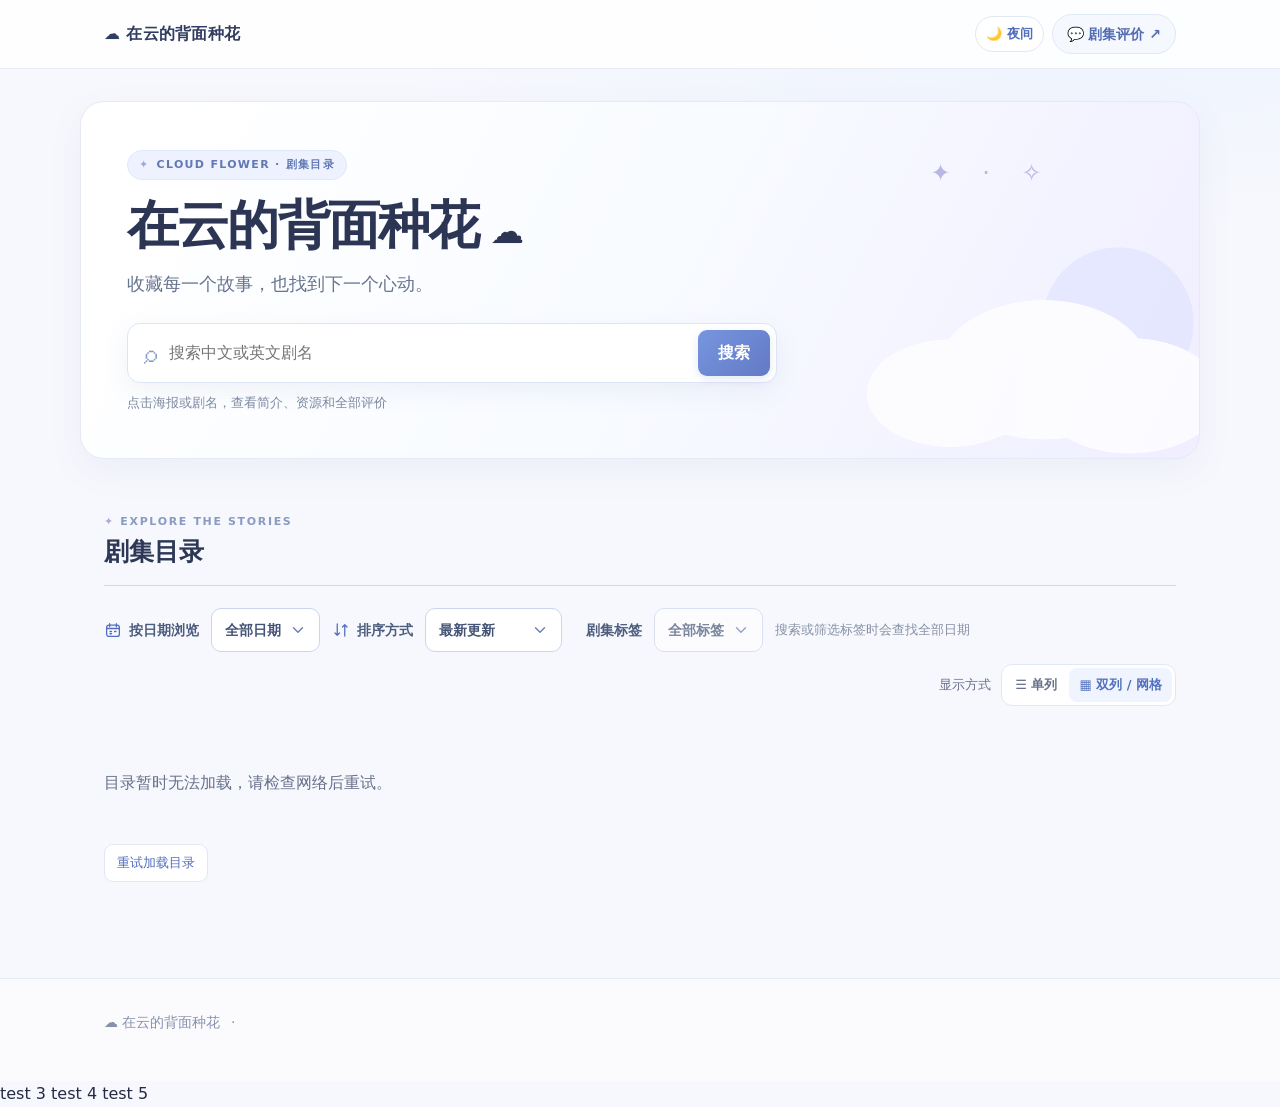
==== commit b3cd6b86: "Sync 92 missing dramas: index.html" ====
--- a/site/index.html
+++ b/site/index.html
@@ -10,3 +10,4 @@
  
 test 3
 test 4
+test 5
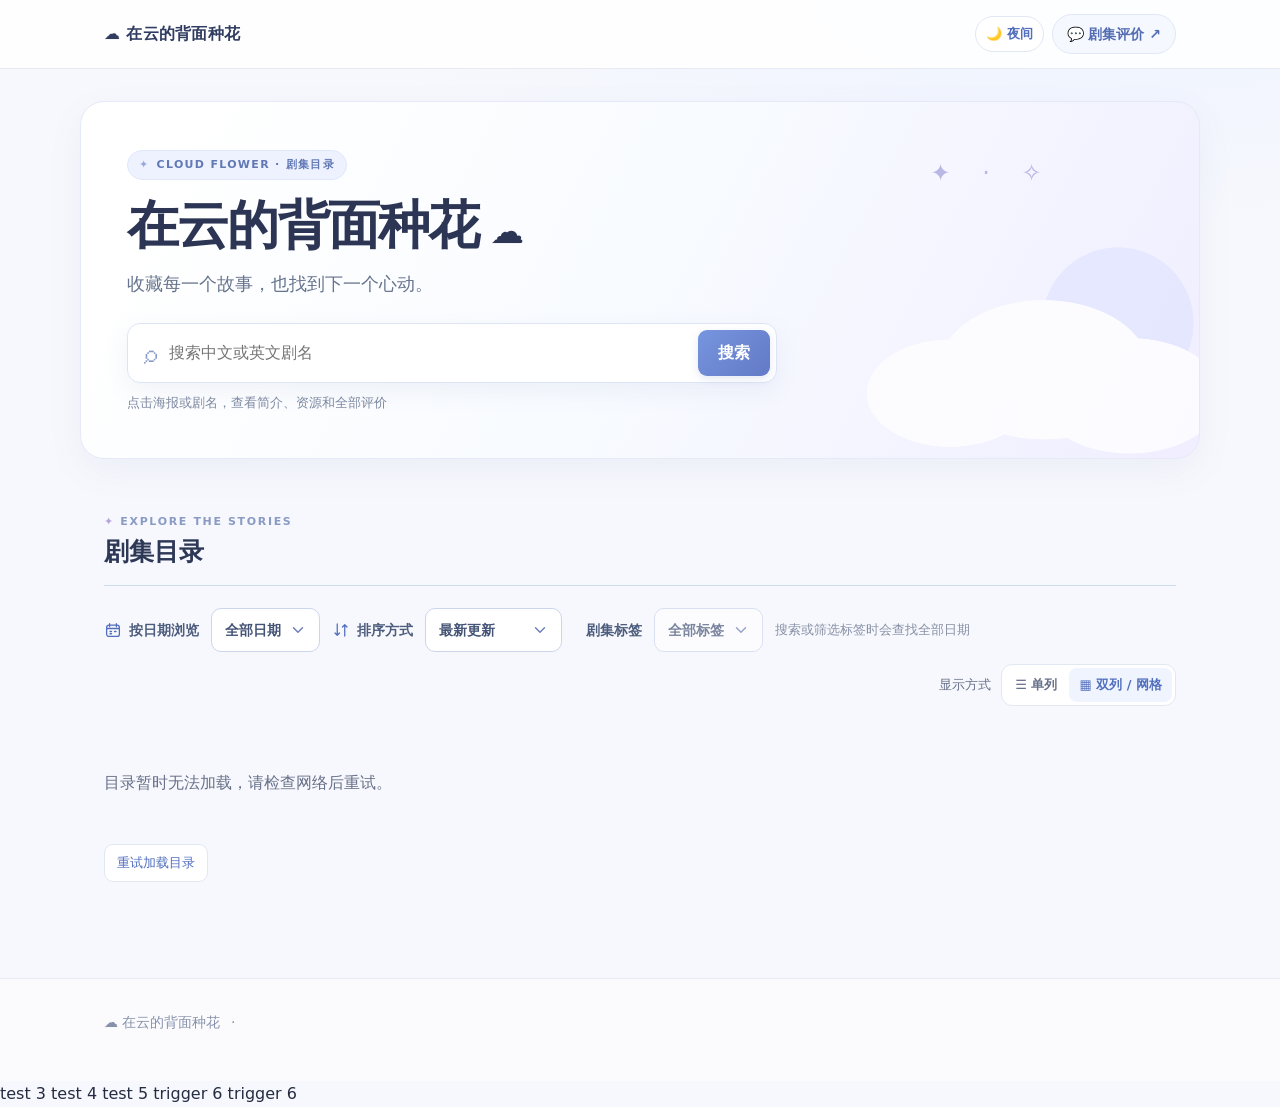
==== commit 203a6973: "Sync 92 missing dramas: index.html" ====
--- a/site/index.html
+++ b/site/index.html
@@ -11,3 +11,5 @@
 test 3
 test 4
 test 5
+trigger 6
+trigger 6
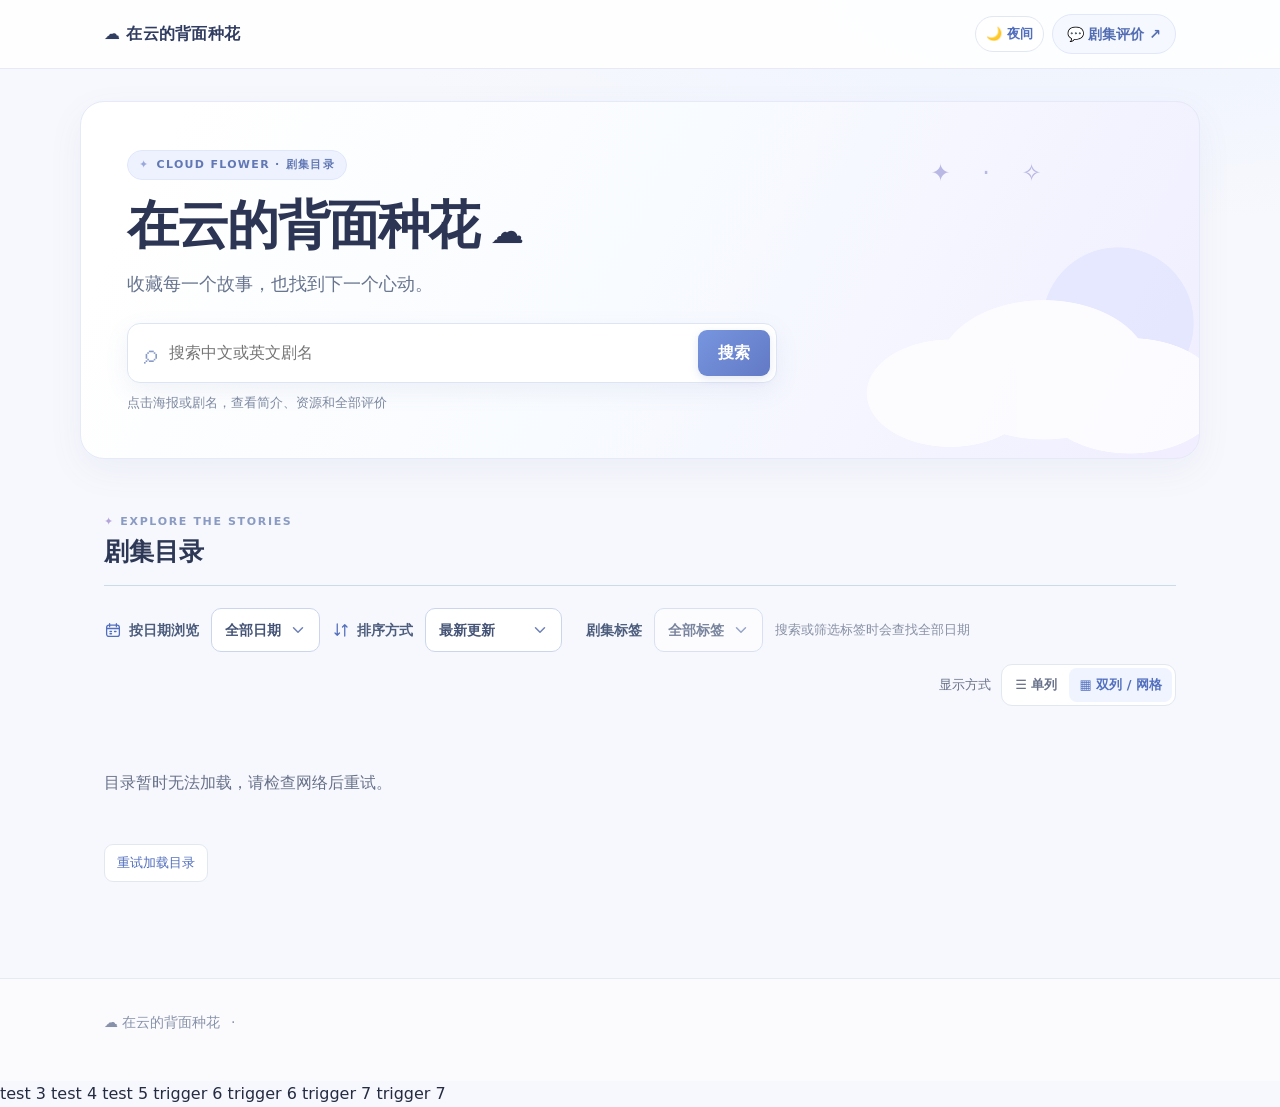
==== commit 0e2d3fed: "Sync 92 missing dramas: index.html" ====
--- a/site/index.html
+++ b/site/index.html
@@ -13,3 +13,5 @@
 test 5
 trigger 6
 trigger 6
+trigger 7
+trigger 7
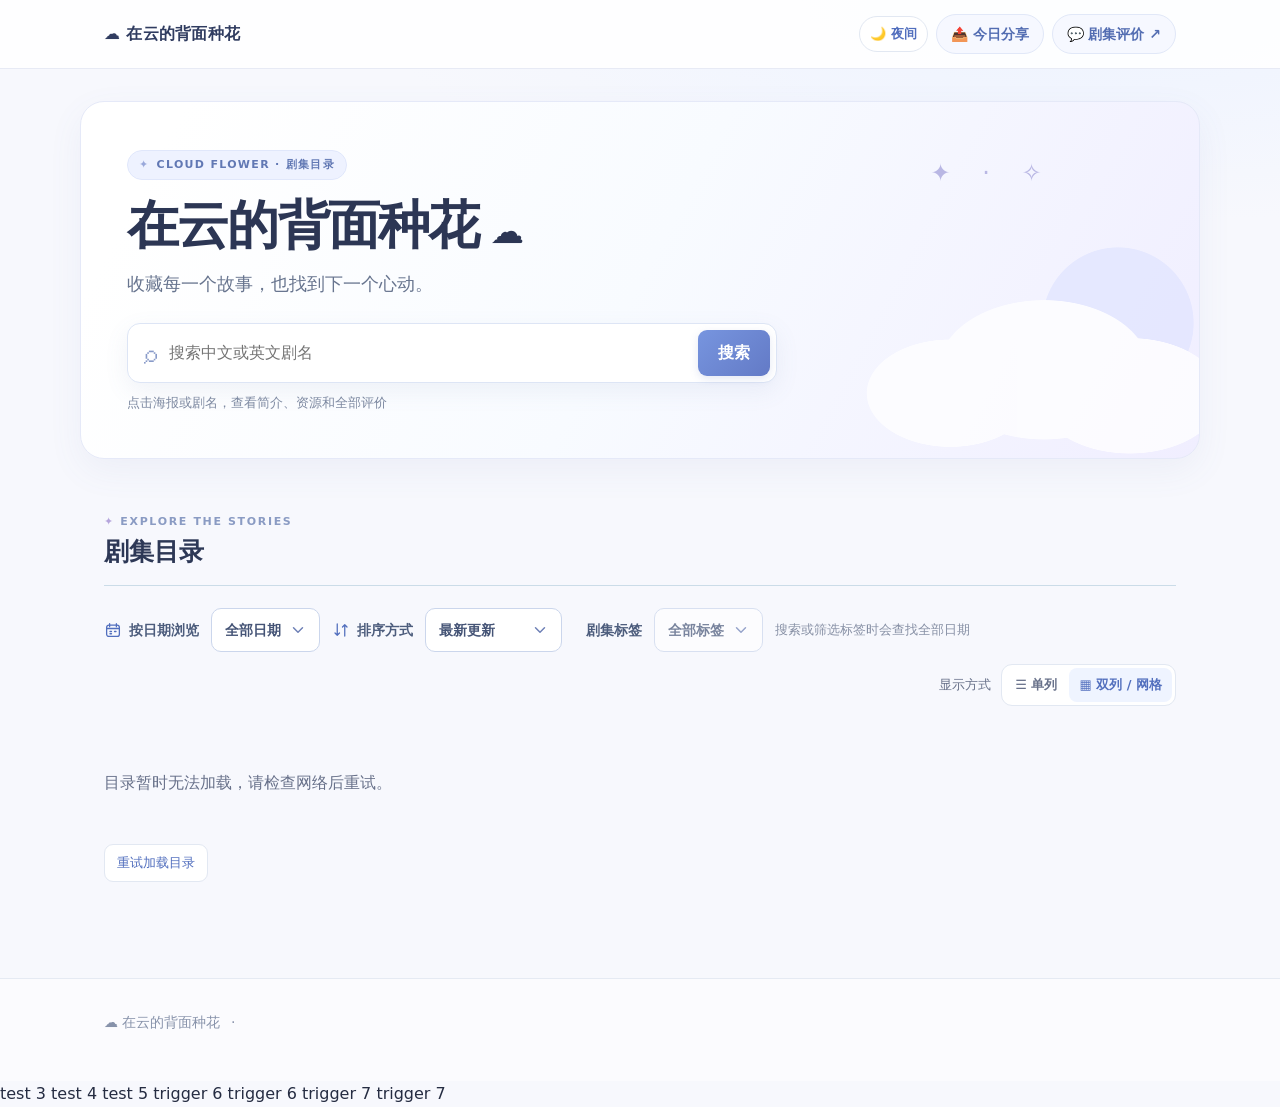
==== commit a029e10f: "Add daily share page: index.html" ====
--- a/site/index.html
+++ b/site/index.html
@@ -6,7 +6,7 @@
 :where(html[data-theme="dark"]) body #grid .card .cover,:where(html[data-theme="dark"]) body #grid .card .cover.portrait{background:#30384e}
 @media(max-width:600px){body #grid[data-view="list"] .card .cover,body #grid[data-view="list"] .card .cover.portrait{max-width:190px;margin:0}}
 .drama-tag{display:inline-block;border:1px solid var(--line);background:var(--soft);color:var(--accent);border-radius:999px;padding:3px 9px;font-size:13px;line-height:1.45}.card-tags{display:flex;flex-wrap:wrap;gap:5px;margin:0 0 10px}.tag-more{color:var(--muted);font-size:13px;align-self:center}.resource-group{display:inline-flex;align-items:center;flex-wrap:wrap;gap:4px;max-width:100%}.resource-copy{font:inherit;font-size:12px;font-weight:600;color:var(--accent);background:var(--surface);border:1px solid var(--line);border-radius:8px;min-height:36px;padding:7px 9px;cursor:pointer}.resource-copy:hover{background:var(--soft)}.resource-copy:focus-visible{outline:2px solid #2783de;outline-offset:2px}.resource-copy-status{color:var(--muted);font-size:12px;overflow-wrap:anywhere;user-select:text}.resource-copy-status:empty{display:none}</style></head>
-<body><header><div class="wrap nav"><a class="brand" href="./">☁️ <span>在云的背面种花</span></a><div class="nav-actions"><button id="theme-toggle" class="theme-toggle" type="button" aria-label="切换日夜模式">🌙 夜间</button><a class="navlink" href="reviews.html">💬 剧集评价 ↗</a></div></div></header><main><section class="hero wrap"><p class="eyebrow">CLOUD FLOWER · 剧集目录</p><h1>在云的背面种花<span>☁️</span></h1><p class="intro">收藏每一个故事，也找到下一个心动。</p><form id="search-form" role="search"><label class="sr-only" for="q">搜索中文或英文剧名</label><div class="search"><span aria-hidden="true">⌕</span><input id="q" type="search" placeholder="搜索中文或英文剧名" autocomplete="off"><button type="submit">搜索</button></div></form><p class="hint">点击海报或剧名，查看简介、资源和全部评价</p></section><section class="wrap listings" aria-label="剧集列表"><div class="sectionhead"><div><p class="eyebrow">EXPLORE THE STORIES</p><h2>剧集目录</h2></div><p id="count" aria-live="polite">正在加载…</p></div><div class="date-controls"><label for="date-filter"><svg class="filter-icon" aria-hidden="true" viewBox="0 0 24 24" fill="none" stroke="currentColor" stroke-width="1.7" stroke-linecap="round" stroke-linejoin="round"><rect x="3.5" y="5.5" width="17" height="15" rx="3"/><path d="M7.5 3.5v4M16.5 3.5v4M3.5 10h17M8 14h2M14 14h2M8 17h2"/></svg>按日期浏览</label><select id="date-filter"><option value="all">全部日期</option></select><span>搜索或筛选标签时会查找全部日期</span></div><div class="view-controls"><span>显示方式</span><div class="view-switch" role="group" aria-label="选择剧集目录显示方式"><button type="button" id="view-list" aria-pressed="false">☰ 单列</button><button type="button" id="view-grid" aria-pressed="false">▦ 双列 / 网格</button></div></div><div id="grid" class="grid"></div><p id="message" role="status" class="message" hidden></p><div class="more"><button id="more" hidden>加载更多</button></div></section></main><footer><div class="wrap">☁️ 在云的背面种花 <span>·</span> <span id="updated"></span></div></footer><button type="button" id="back-to-top" class="back-to-top" aria-label="返回页面顶部" hidden>↑</button><script>const backTop=document.getElementById("back-to-top");function showBackTop(){backTop.hidden=window.scrollY<500}window.addEventListener("scroll",showBackTop,{passive:true});backTop.addEventListener("click",()=>window.scrollTo({top:0,behavior:matchMedia("(prefers-reduced-motion: reduce)").matches?"auto":"smooth"}));showBackTop();</script></body></html>
+<body><header><div class="wrap nav"><a class="brand" href="./">☁️ <span>在云的背面种花</span></a><div class="nav-actions"><button id="theme-toggle" class="theme-toggle" type="button" aria-label="切换日夜模式">🌙 夜间</button><a class="navlink" href="daily.html">📤 今日分享</a><a class="navlink" href="reviews.html">💬 剧集评价 ↗</a></div></div></header><main><section class="hero wrap"><p class="eyebrow">CLOUD FLOWER · 剧集目录</p><h1>在云的背面种花<span>☁️</span></h1><p class="intro">收藏每一个故事，也找到下一个心动。</p><form id="search-form" role="search"><label class="sr-only" for="q">搜索中文或英文剧名</label><div class="search"><span aria-hidden="true">⌕</span><input id="q" type="search" placeholder="搜索中文或英文剧名" autocomplete="off"><button type="submit">搜索</button></div></form><p class="hint">点击海报或剧名，查看简介、资源和全部评价</p></section><section class="wrap listings" aria-label="剧集列表"><div class="sectionhead"><div><p class="eyebrow">EXPLORE THE STORIES</p><h2>剧集目录</h2></div><p id="count" aria-live="polite">正在加载…</p></div><div class="date-controls"><label for="date-filter"><svg class="filter-icon" aria-hidden="true" viewBox="0 0 24 24" fill="none" stroke="currentColor" stroke-width="1.7" stroke-linecap="round" stroke-linejoin="round"><rect x="3.5" y="5.5" width="17" height="15" rx="3"/><path d="M7.5 3.5v4M16.5 3.5v4M3.5 10h17M8 14h2M14 14h2M8 17h2"/></svg>按日期浏览</label><select id="date-filter"><option value="all">全部日期</option></select><span>搜索或筛选标签时会查找全部日期</span></div><div class="view-controls"><span>显示方式</span><div class="view-switch" role="group" aria-label="选择剧集目录显示方式"><button type="button" id="view-list" aria-pressed="false">☰ 单列</button><button type="button" id="view-grid" aria-pressed="false">▦ 双列 / 网格</button></div></div><div id="grid" class="grid"></div><p id="message" role="status" class="message" hidden></p><div class="more"><button id="more" hidden>加载更多</button></div></section></main><footer><div class="wrap">☁️ 在云的背面种花 <span>·</span> <span id="updated"></span></div></footer><button type="button" id="back-to-top" class="back-to-top" aria-label="返回页面顶部" hidden>↑</button><script>const backTop=document.getElementById("back-to-top");function showBackTop(){backTop.hidden=window.scrollY<500}window.addEventListener("scroll",showBackTop,{passive:true});backTop.addEventListener("click",()=>window.scrollTo({top:0,behavior:matchMedia("(prefers-reduced-motion: reduce)").matches?"auto":"smooth"}));showBackTop();</script></body></html>
  
 test 3
 test 4
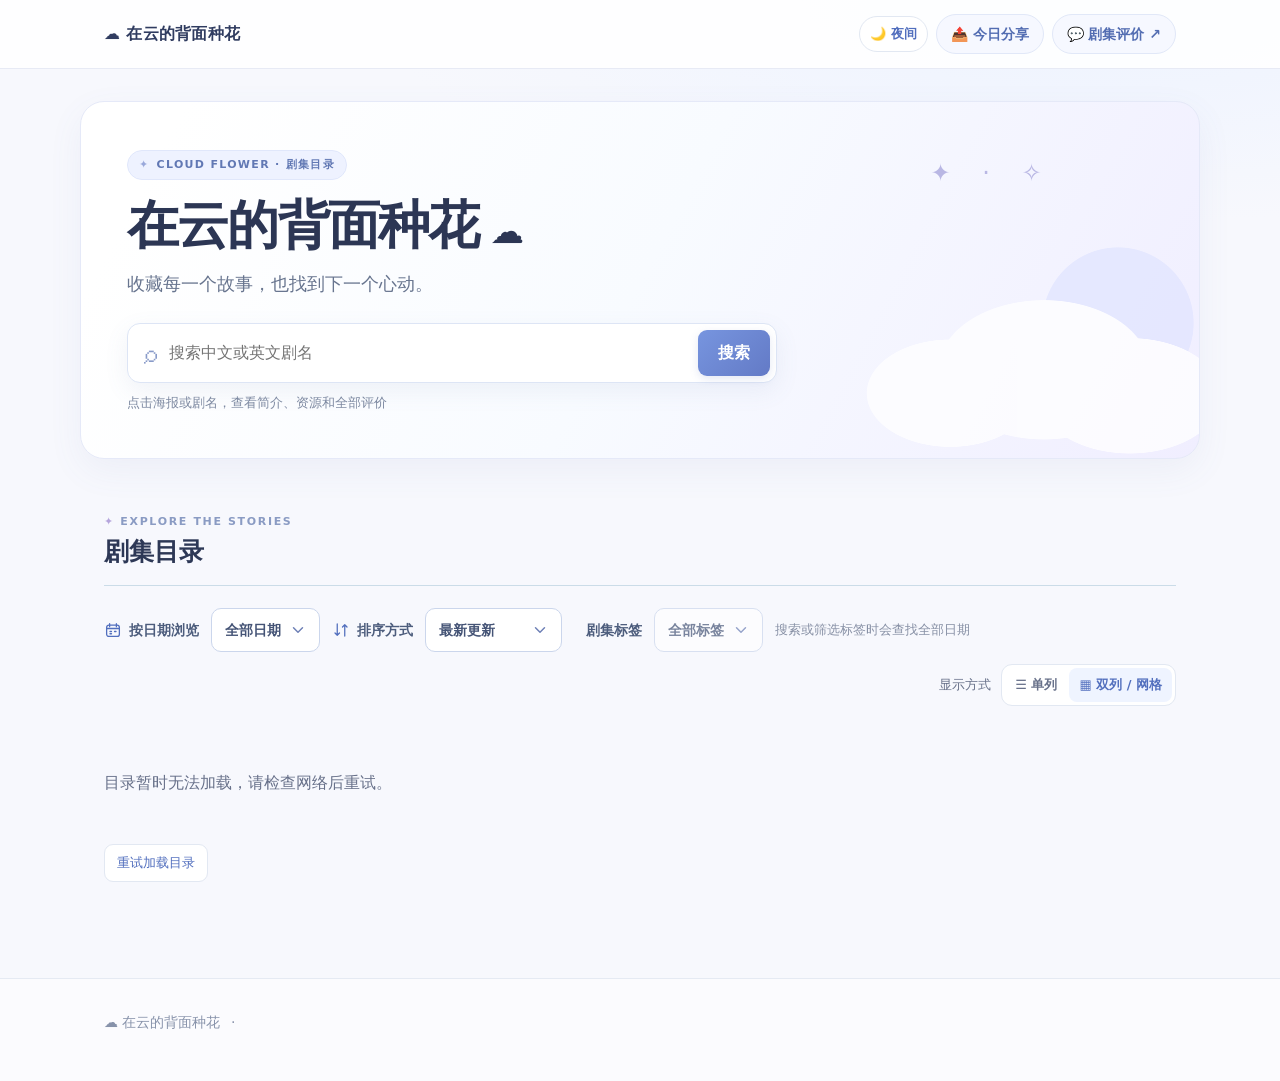
==== commit 75a2063a: "Export present for daily share: index.html" ====
--- a/site/index.html
+++ b/site/index.html
@@ -7,11 +7,3 @@
 @media(max-width:600px){body #grid[data-view="list"] .card .cover,body #grid[data-view="list"] .card .cover.portrait{max-width:190px;margin:0}}
 .drama-tag{display:inline-block;border:1px solid var(--line);background:var(--soft);color:var(--accent);border-radius:999px;padding:3px 9px;font-size:13px;line-height:1.45}.card-tags{display:flex;flex-wrap:wrap;gap:5px;margin:0 0 10px}.tag-more{color:var(--muted);font-size:13px;align-self:center}.resource-group{display:inline-flex;align-items:center;flex-wrap:wrap;gap:4px;max-width:100%}.resource-copy{font:inherit;font-size:12px;font-weight:600;color:var(--accent);background:var(--surface);border:1px solid var(--line);border-radius:8px;min-height:36px;padding:7px 9px;cursor:pointer}.resource-copy:hover{background:var(--soft)}.resource-copy:focus-visible{outline:2px solid #2783de;outline-offset:2px}.resource-copy-status{color:var(--muted);font-size:12px;overflow-wrap:anywhere;user-select:text}.resource-copy-status:empty{display:none}</style></head>
 <body><header><div class="wrap nav"><a class="brand" href="./">☁️ <span>在云的背面种花</span></a><div class="nav-actions"><button id="theme-toggle" class="theme-toggle" type="button" aria-label="切换日夜模式">🌙 夜间</button><a class="navlink" href="daily.html">📤 今日分享</a><a class="navlink" href="reviews.html">💬 剧集评价 ↗</a></div></div></header><main><section class="hero wrap"><p class="eyebrow">CLOUD FLOWER · 剧集目录</p><h1>在云的背面种花<span>☁️</span></h1><p class="intro">收藏每一个故事，也找到下一个心动。</p><form id="search-form" role="search"><label class="sr-only" for="q">搜索中文或英文剧名</label><div class="search"><span aria-hidden="true">⌕</span><input id="q" type="search" placeholder="搜索中文或英文剧名" autocomplete="off"><button type="submit">搜索</button></div></form><p class="hint">点击海报或剧名，查看简介、资源和全部评价</p></section><section class="wrap listings" aria-label="剧集列表"><div class="sectionhead"><div><p class="eyebrow">EXPLORE THE STORIES</p><h2>剧集目录</h2></div><p id="count" aria-live="polite">正在加载…</p></div><div class="date-controls"><label for="date-filter"><svg class="filter-icon" aria-hidden="true" viewBox="0 0 24 24" fill="none" stroke="currentColor" stroke-width="1.7" stroke-linecap="round" stroke-linejoin="round"><rect x="3.5" y="5.5" width="17" height="15" rx="3"/><path d="M7.5 3.5v4M16.5 3.5v4M3.5 10h17M8 14h2M14 14h2M8 17h2"/></svg>按日期浏览</label><select id="date-filter"><option value="all">全部日期</option></select><span>搜索或筛选标签时会查找全部日期</span></div><div class="view-controls"><span>显示方式</span><div class="view-switch" role="group" aria-label="选择剧集目录显示方式"><button type="button" id="view-list" aria-pressed="false">☰ 单列</button><button type="button" id="view-grid" aria-pressed="false">▦ 双列 / 网格</button></div></div><div id="grid" class="grid"></div><p id="message" role="status" class="message" hidden></p><div class="more"><button id="more" hidden>加载更多</button></div></section></main><footer><div class="wrap">☁️ 在云的背面种花 <span>·</span> <span id="updated"></span></div></footer><button type="button" id="back-to-top" class="back-to-top" aria-label="返回页面顶部" hidden>↑</button><script>const backTop=document.getElementById("back-to-top");function showBackTop(){backTop.hidden=window.scrollY<500}window.addEventListener("scroll",showBackTop,{passive:true});backTop.addEventListener("click",()=>window.scrollTo({top:0,behavior:matchMedia("(prefers-reduced-motion: reduce)").matches?"auto":"smooth"}));showBackTop();</script></body></html>
- 
-test 3
-test 4
-test 5
-trigger 6
-trigger 6
-trigger 7
-trigger 7
